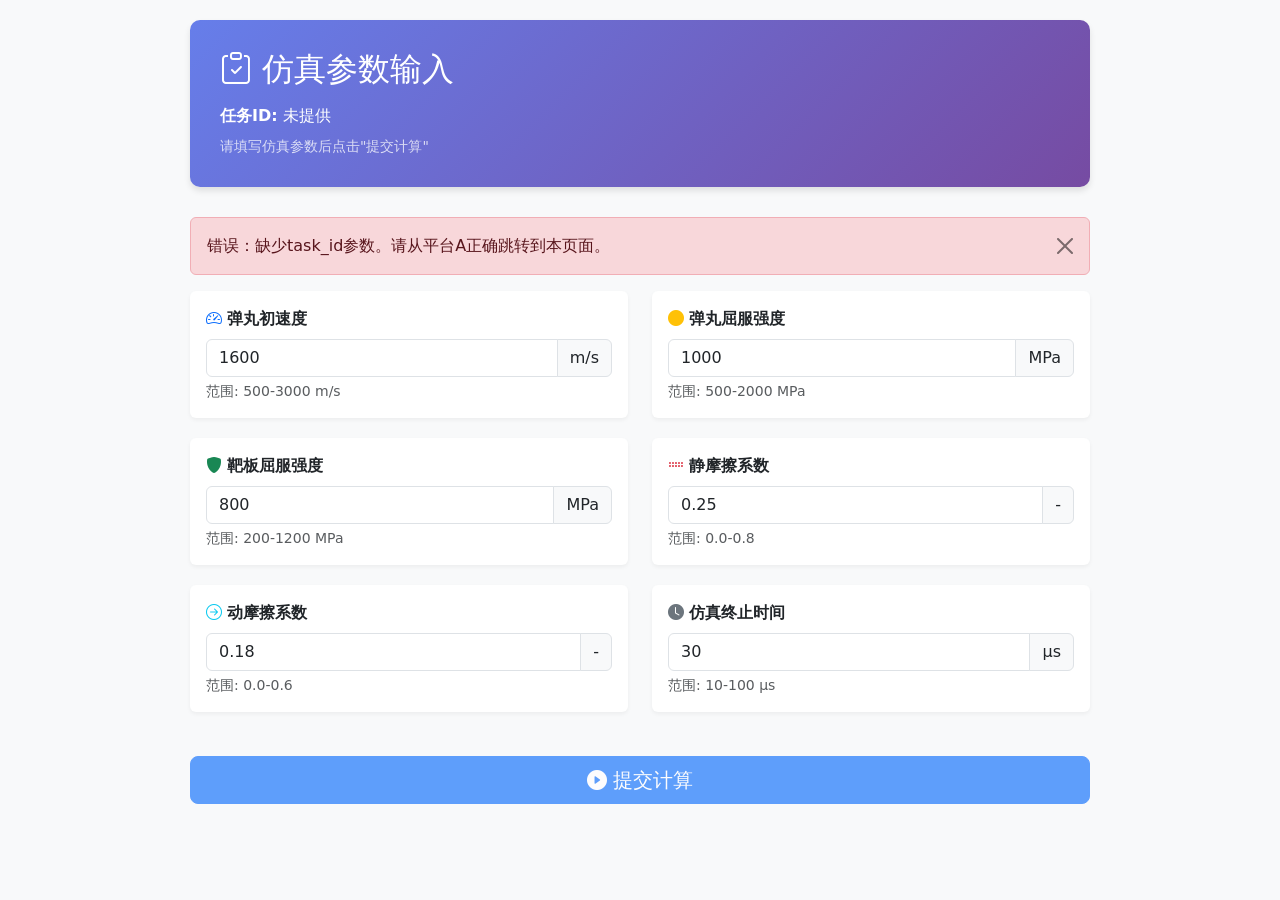
==== frontend/input.html @ 1d597f60 "feat: Add frontend output page and integrate task status display - Created a new HTML output page fo" ====
﻿<!DOCTYPE html>
<html lang="zh-CN">
<head>
    <meta charset="UTF-8">
    <meta name="viewport" content="width=device-width, initial-scale=1.0">
    <title>输入参数 - LS-DYNA仿真系统</title>

    <!-- Bootstrap CSS -->
    <link href="https://cdn.jsdelivr.net/npm/bootstrap@5.3.0/dist/css/bootstrap.min.css" rel="stylesheet">
    <!-- Bootstrap Icons -->
    <link href="https://cdn.jsdelivr.net/npm/bootstrap-icons@1.10.0/font/bootstrap-icons.css" rel="stylesheet">

    <style>
        body {
            background-color: #f8f9fa;
            min-height: 100vh;
            padding-top: 20px;
        }
        .main-container {
            max-width: 900px;
            margin: 0 auto;
        }
        .task-header {
            background: linear-gradient(135deg, #667eea 0%, #764ba2 100%);
            color: white;
            padding: 30px;
            border-radius: 10px;
            margin-bottom: 30px;
            box-shadow: 0 4px 6px rgba(0,0,0,0.1);
        }
        .param-card {
            margin-bottom: 20px;
            border: none;
            box-shadow: 0 2px 4px rgba(0,0,0,0.05);
            transition: transform 0.2s;
        }
        .param-card:hover {
            transform: translateY(-2px);
            box-shadow: 0 4px 8px rgba(0,0,0,0.1);
        }
        .loading-overlay {
            display: none;
            position: fixed;
            top: 0;
            left: 0;
            width: 100%;
            height: 100%;
            background: rgba(0,0,0,0.7);
            z-index: 9999;
            justify-content: center;
            align-items: center;
        }
        .loading-content {
            background: white;
            padding: 40px;
            border-radius: 10px;
            text-align: center;
        }
    </style>
</head>
<body>
    <div class="main-container">
        <!-- 任务头部 -->
        <div class="task-header">
            <h2 class="mb-3">
                <i class="bi bi-clipboard-check"></i>
                仿真参数输入
            </h2>
            <p class="mb-2">
                <strong>任务ID:</strong> <span id="taskIdDisplay">加载中...</span>
            </p>
            <p class="mb-0 small opacity-75">
                请填写仿真参数后点击"提交计算"
            </p>
        </div>

        <!-- 警告提示 -->
        <div id="alertContainer"></div>

        <!-- 参数表单 -->
        <form id="paramForm">
            <div class="row">
                <!-- 参数1：弹丸初速度 -->
                <div class="col-md-6">
                    <div class="card param-card">
                        <div class="card-body">
                            <label for="velocity_z" class="form-label">
                                <i class="bi bi-speedometer2 text-primary"></i>
                                <strong>弹丸初速度</strong>
                            </label>
                            <div class="input-group">
                                <input type="number" class="form-control" id="velocity_z"
                                       value="1600" min="500" max="3000" step="50" required>
                                <span class="input-group-text">m/s</span>
                            </div>
                            <div class="form-text">范围: 500-3000 m/s</div>
                        </div>
                    </div>
                </div>

                <!-- 参数2：弹丸屈服强度 -->
                <div class="col-md-6">
                    <div class="card param-card">
                        <div class="card-body">
                            <label for="bullet_yield_stress" class="form-label">
                                <i class="bi bi-circle-fill text-warning"></i>
                                <strong>弹丸屈服强度</strong>
                            </label>
                            <div class="input-group">
                                <input type="number" class="form-control" id="bullet_yield_stress"
                                       value="1000" min="500" max="2000" step="100" required>
                                <span class="input-group-text">MPa</span>
                            </div>
                            <div class="form-text">范围: 500-2000 MPa</div>
                        </div>
                    </div>
                </div>

                <!-- 参数3：靶板屈服强度 -->
                <div class="col-md-6">
                    <div class="card param-card">
                        <div class="card-body">
                            <label for="target_yield_stress" class="form-label">
                                <i class="bi bi-shield-fill text-success"></i>
                                <strong>靶板屈服强度</strong>
                            </label>
                            <div class="input-group">
                                <input type="number" class="form-control" id="target_yield_stress"
                                       value="800" min="200" max="1200" step="100" required>
                                <span class="input-group-text">MPa</span>
                            </div>
                            <div class="form-text">范围: 200-1200 MPa</div>
                        </div>
                    </div>
                </div>

                <!-- 参数4：静摩擦系数 -->
                <div class="col-md-6">
                    <div class="card param-card">
                        <div class="card-body">
                            <label for="friction_static" class="form-label">
                                <i class="bi bi-grip-horizontal text-danger"></i>
                                <strong>静摩擦系数</strong>
                            </label>
                            <div class="input-group">
                                <input type="number" class="form-control" id="friction_static"
                                       value="0.25" min="0" max="0.8" step="0.05" required>
                                <span class="input-group-text">-</span>
                            </div>
                            <div class="form-text">范围: 0.0-0.8</div>
                        </div>
                    </div>
                </div>

                <!-- 参数5：动摩擦系数 -->
                <div class="col-md-6">
                    <div class="card param-card">
                        <div class="card-body">
                            <label for="friction_dynamic" class="form-label">
                                <i class="bi bi-arrow-right-circle text-info"></i>
                                <strong>动摩擦系数</strong>
                            </label>
                            <div class="input-group">
                                <input type="number" class="form-control" id="friction_dynamic"
                                       value="0.18" min="0" max="0.6" step="0.05" required>
                                <span class="input-group-text">-</span>
                            </div>
                            <div class="form-text">范围: 0.0-0.6</div>
                        </div>
                    </div>
                </div>

                <!-- 参数6：仿真终止时间 -->
                <div class="col-md-6">
                    <div class="card param-card">
                        <div class="card-body">
                            <label for="simulation_endtime" class="form-label">
                                <i class="bi bi-clock-fill text-secondary"></i>
                                <strong>仿真终止时间</strong>
                            </label>
                            <div class="input-group">
                                <input type="number" class="form-control" id="simulation_endtime"
                                       value="30" min="10" max="100" step="5" required>
                                <span class="input-group-text">µs</span>
                            </div>
                            <div class="form-text">范围: 10-100 µs</div>
                        </div>
                    </div>
                </div>
            </div>

            <!-- 提交按钮 -->
            <div class="d-grid gap-2 mt-4">
                <button type="submit" class="btn btn-primary btn-lg" id="submitBtn">
                    <i class="bi bi-play-circle-fill"></i>
                    提交计算
                </button>
            </div>
        </form>
    </div>

    <!-- 加载遮罩 -->
    <div class="loading-overlay" id="loadingOverlay">
        <div class="loading-content">
            <div class="spinner-border text-primary mb-3" role="status" style="width: 3rem; height: 3rem;">
                <span class="visually-hidden">加载中...</span>
            </div>
            <h5 id="loadingText">正在提交任务...</h5>
        </div>
    </div>

    <!-- Bootstrap JS -->
    <script src="https://cdn.jsdelivr.net/npm/bootstrap@5.3.0/dist/js/bootstrap.bundle.min.js"></script>

    <script>
        const API_BASE = 'http://localhost:8000/api';
        let currentTaskId = null;

        // 显示Alert
        function showAlert(message, type = 'info') {
            const alertHtml = `
                <div class="alert alert-${type} alert-dismissible fade show" role="alert">
                    ${message}
                    <button type="button" class="btn-close" data-bs-dismiss="alert"></button>
                </div>
            `;
            document.getElementById('alertContainer').innerHTML = alertHtml;
        }

        // 显示/隐藏加载遮罩
        function showLoading(show, text = '正在提交任务...') {
            const overlay = document.getElementById('loadingOverlay');
            const loadingText = document.getElementById('loadingText');
            loadingText.textContent = text;
            overlay.style.display = show ? 'flex' : 'none';
        }

        // 获取URL参数
        function getQueryParam(param) {
            const urlParams = new URLSearchParams(window.location.search);
            return urlParams.get(param);
        }

        // 获取表单数据
        function getFormData() {
            return {
                velocity_z: parseFloat(document.getElementById('velocity_z').value),
                bullet_yield_stress: parseFloat(document.getElementById('bullet_yield_stress').value),
                target_yield_stress: parseFloat(document.getElementById('target_yield_stress').value),
                friction_static: parseFloat(document.getElementById('friction_static').value),
                friction_dynamic: parseFloat(document.getElementById('friction_dynamic').value),
                simulation_endtime: parseFloat(document.getElementById('simulation_endtime').value)
            };
        }

        // 设置表单数据
        function setFormData(params) {
            if (params.velocity_z) document.getElementById('velocity_z').value = params.velocity_z;
            if (params.bullet_yield_stress) document.getElementById('bullet_yield_stress').value = params.bullet_yield_stress;
            if (params.target_yield_stress) document.getElementById('target_yield_stress').value = params.target_yield_stress;
            if (params.friction_static) document.getElementById('friction_static').value = params.friction_static;
            if (params.friction_dynamic) document.getElementById('friction_dynamic').value = params.friction_dynamic;
            if (params.simulation_endtime) document.getElementById('simulation_endtime').value = params.simulation_endtime;
        }

        // 加载已存在的任务
        async function loadExistingTask(taskId) {
            try {
                const response = await fetch(`${API_BASE}/task/${taskId}`);

                if (response.status === 404) {
                    // 任务不存在，显示空表单
                    showAlert('这是一个新任务，请填写参数后提交。', 'info');
                    return;
                }

                if (!response.ok) {
                    throw new Error('查询任务失败');
                }

                const task = await response.json();

                // 填充表单
                if (task.input_params) {
                    setFormData(task.input_params);
                }

                // 根据任务状态显示提示
                if (task.status >= 1) {
                    showAlert(`任务已存在，当前状态：${task.status_name}。您可以修改参数后重新提交。`, 'warning');
                } else {
                    showAlert('任务已创建但尚未提交，请确认参数后点击"提交计算"。', 'info');
                }

            } catch (error) {
                console.error('加载任务失败:', error);
                showAlert('加载任务失败: ' + error.message, 'warning');
            }
        }

        // 提交任务
        async function submitTask(taskId, params) {
            try {
                showLoading(true, '正在生成K文件...');

                const response = await fetch(`${API_BASE}/task/submit`, {
                    method: 'POST',
                    headers: {
                        'Content-Type': 'application/json'
                    },
                    body: JSON.stringify({
                        task_id: taskId,
                        params: params
                    })
                });

                if (!response.ok) {
                    const error = await response.json();
                    throw new Error(error.detail.message || error.detail || '提交失败');
                }

                const result = await response.json();

                showLoading(false);

                // 显示成功提示
                alert('任务提交成功！\n' + result.message + '\n\n即将跳转到结果页面...');

                // 跳转到输出页面
                window.location.href = `output.html?task_id=${taskId}`;

            } catch (error) {
                showLoading(false);
                showAlert('提交失败: ' + error.message, 'danger');
                console.error('提交任务失败:', error);
            }
        }

        // 页面加载完成
        document.addEventListener('DOMContentLoaded', async function() {
            // 获取task_id
            currentTaskId = getQueryParam('task_id');

            if (!currentTaskId) {
                showAlert('错误：缺少task_id参数。请从平台A正确跳转到本页面。', 'danger');
                document.getElementById('taskIdDisplay').textContent = '未提供';
                document.getElementById('submitBtn').disabled = true;
                return;
            }

            // 显示task_id
            document.getElementById('taskIdDisplay').textContent = currentTaskId;

            // 加载已存在的任务（如果有）
            await loadExistingTask(currentTaskId);

            // 表单提交事件
            document.getElementById('paramForm').addEventListener('submit', async function(e) {
                e.preventDefault();

                const params = getFormData();
                await submitTask(currentTaskId, params);
            });
        });
    </script>
</body>
</html>
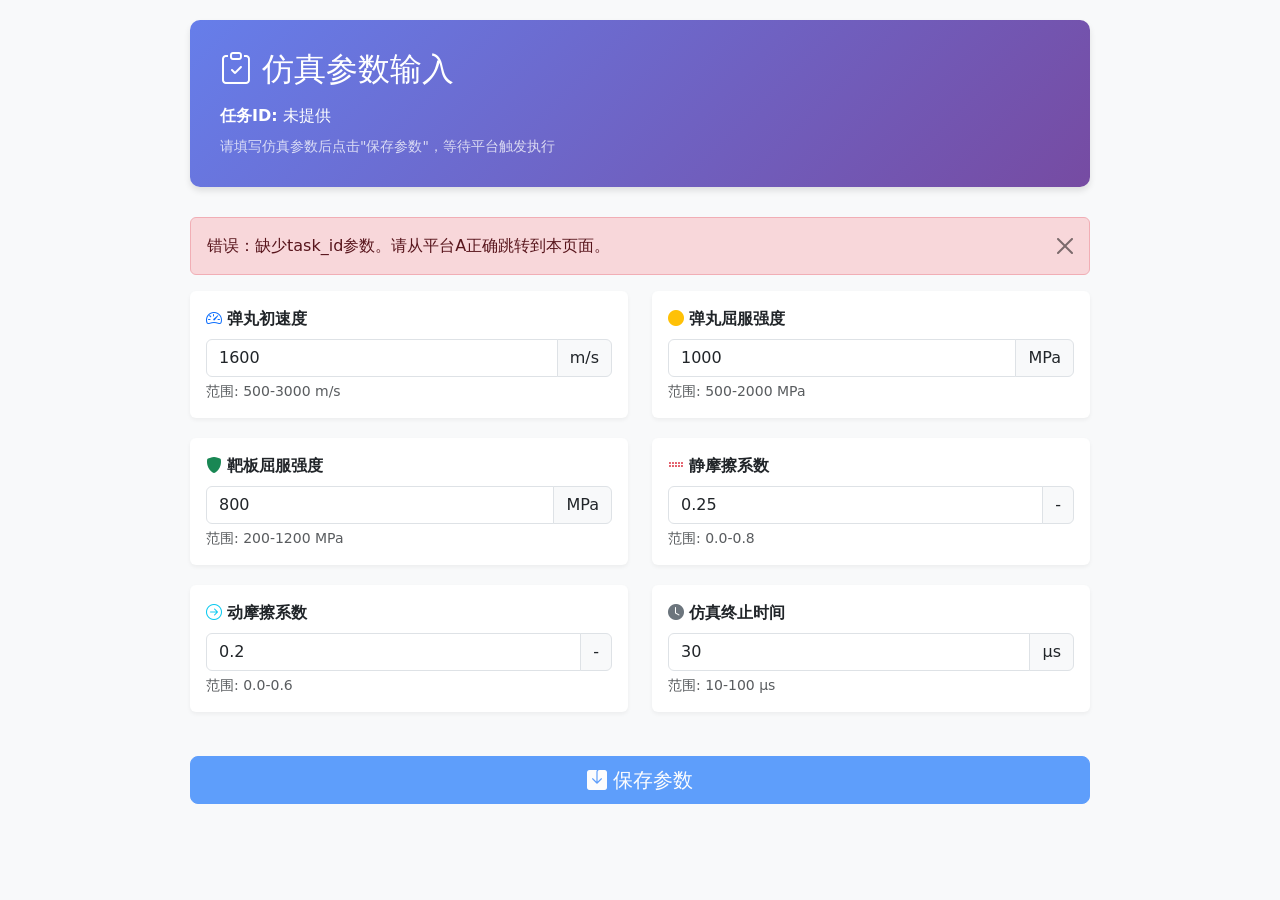
==== commit e5010586: "chore: 前端UI改造前备份 - 备份现有前后端代码 - 包含任务队列、动画生成、平台集成等功能  🤖 Generated with [Claude Code](https://claude.co" ====
--- a/frontend/input.html
+++ b/frontend/input.html
@@ -70,7 +70,7 @@
                 <strong>任务ID:</strong> <span id="taskIdDisplay">加载中...</span>
             </p>
             <p class="mb-0 small opacity-75">
-                请填写仿真参数后点击"提交计算"
+                请填写仿真参数后点击"保存参数"，等待平台触发执行
             </p>
         </div>
 
@@ -162,7 +162,7 @@
                             </label>
                             <div class="input-group">
                                 <input type="number" class="form-control" id="friction_dynamic"
-                                       value="0.18" min="0" max="0.6" step="0.05" required>
+                                       value="0.2" min="0" max="0.6" step="0.05" required>
                                 <span class="input-group-text">-</span>
                             </div>
                             <div class="form-text">范围: 0.0-0.6</div>
@@ -192,9 +192,13 @@
             <!-- 提交按钮 -->
             <div class="d-grid gap-2 mt-4">
                 <button type="submit" class="btn btn-primary btn-lg" id="submitBtn">
-                    <i class="bi bi-play-circle-fill"></i>
-                    提交计算
+                    <i class="bi bi-save-fill"></i>
+                    保存参数
                 </button>
+                <a href="#" class="btn btn-outline-secondary" id="viewResultBtn" style="display: none;">
+                    <i class="bi bi-eye-fill"></i>
+                    查看结果
+                </a>
             </div>
         </form>
     </div>
@@ -269,7 +273,7 @@
                 const response = await fetch(`${API_BASE}/task/${taskId}`);
 
                 if (response.status === 404) {
-                    // 任务不存在，显示空表单
+                    // 任务不存在 → 新建模式：显示空表单
                     showAlert('这是一个新任务，请填写参数后提交。', 'info');
                     return;
                 }
@@ -280,17 +284,35 @@
 
                 const task = await response.json();
 
-                // 填充表单
+                // 根据任务状态决定行为（状态机分流）
+                const status = task.status;
+
+                // 状态2（运行中）或状态3（已完成）→ 直接跳转到结果页查看
+                if (status === 2 || status === 3) {
+                    const statusName = status === 2 ? '运行中' : '已完成';
+                    showAlert(`任务${statusName}，正在跳转到结果页面...`, 'info');
+                    setTimeout(() => {
+                        window.location.href = `output.html?task_id=${taskId}`;
+                    }, 500);
+                    return;
+                }
+
+                // 状态4（失败）或状态5（中止）→ 显示历史参数，允许重新提交
+                if (status === 4 || status === 5) {
+                    if (task.input_params) {
+                        setFormData(task.input_params);
+                    }
+                    const statusName = status === 4 ? '执行失败' : '已中止';
+                    const errorInfo = task.error_message ? `（${task.error_message}）` : '';
+                    showAlert(`上次任务${statusName}${errorInfo}，您可以修改参数后重新提交。`, 'warning');
+                    return;
+                }
+
+                // 状态0（待提交）或状态1（排队中）→ 显示参数，可以继续提交
                 if (task.input_params) {
                     setFormData(task.input_params);
                 }
-
-                // 根据任务状态显示提示
-                if (task.status >= 1) {
-                    showAlert(`任务已存在，当前状态：${task.status_name}。您可以修改参数后重新提交。`, 'warning');
-                } else {
-                    showAlert('任务已创建但尚未提交，请确认参数后点击"提交计算"。', 'info');
-                }
+                showAlert('任务已创建但尚未执行，请确认参数后点击"提交计算"。', 'info');
 
             } catch (error) {
                 console.error('加载任务失败:', error);
@@ -298,12 +320,12 @@
             }
         }
 
-        // 提交任务
+        // 提交任务（方案2：保存参数，等待平台触发）
         async function submitTask(taskId, params) {
             try {
-                showLoading(true, '正在生成K文件...');
-
-                const response = await fetch(`${API_BASE}/task/submit`, {
+                showLoading(true, '正在保存参数...');
+
+                const response = await fetch(`${API_BASE}/task/save`, {
                     method: 'POST',
                     headers: {
                         'Content-Type': 'application/json'
@@ -314,26 +336,62 @@
                     })
                 });
 
-                if (!response.ok) {
-                    const error = await response.json();
-                    throw new Error(error.detail.message || error.detail || '提交失败');
-                }
-
                 const result = await response.json();
-
                 showLoading(false);
 
-                // 显示成功提示
-                alert('任务提交成功！\n' + result.message + '\n\n即将跳转到结果页面...');
-
-                // 跳转到输出页面
-                window.location.href = `output.html?task_id=${taskId}`;
+                if (response.ok && result.success) {
+                    // 保存成功
+                    showAlert(
+                        '<strong>参数保存成功！</strong><br>' +
+                        '任务状态：' + result.status_name + '<br>' +
+                        '等待平台触发执行。您可以关闭此页面，或稍后查看结果。',
+                        'success'
+                    );
+
+                    // 禁用表单，防止重复提交
+                    disableForm();
+
+                    // 显示查看结果按钮
+                    const viewBtn = document.getElementById('viewResultBtn');
+                    viewBtn.href = `output.html?task_id=${taskId}`;
+                    viewBtn.style.display = 'block';
+
+                } else if (response.status === 409) {
+                    // 任务已存在
+                    const statusName = result.current_status_name || '未知';
+                    showAlert(
+                        '<strong>任务已存在</strong><br>' +
+                        '当前状态：' + statusName + '<br>' +
+                        (result.current_status >= 1 ? '参数已锁定，无法修改。' : ''),
+                        'warning'
+                    );
+
+                    // 如果任务已在执行中或已完成，显示查看结果按钮
+                    if (result.current_status >= 1) {
+                        const viewBtn = document.getElementById('viewResultBtn');
+                        viewBtn.href = `output.html?task_id=${taskId}`;
+                        viewBtn.style.display = 'block';
+                    }
+                } else {
+                    // 其他错误
+                    const errorMsg = result.message || result.detail || '保存失败';
+                    showAlert('保存失败: ' + errorMsg, 'danger');
+                }
 
             } catch (error) {
                 showLoading(false);
-                showAlert('提交失败: ' + error.message, 'danger');
-                console.error('提交任务失败:', error);
+                showAlert('保存失败: ' + error.message, 'danger');
+                console.error('保存任务失败:', error);
             }
+        }
+
+        // 禁用表单
+        function disableForm() {
+            const form = document.getElementById('paramForm');
+            const inputs = form.querySelectorAll('input');
+            inputs.forEach(input => input.disabled = true);
+            document.getElementById('submitBtn').disabled = true;
+            document.getElementById('submitBtn').innerHTML = '<i class="bi bi-check-circle-fill"></i> 已保存';
         }
 
         // 页面加载完成
